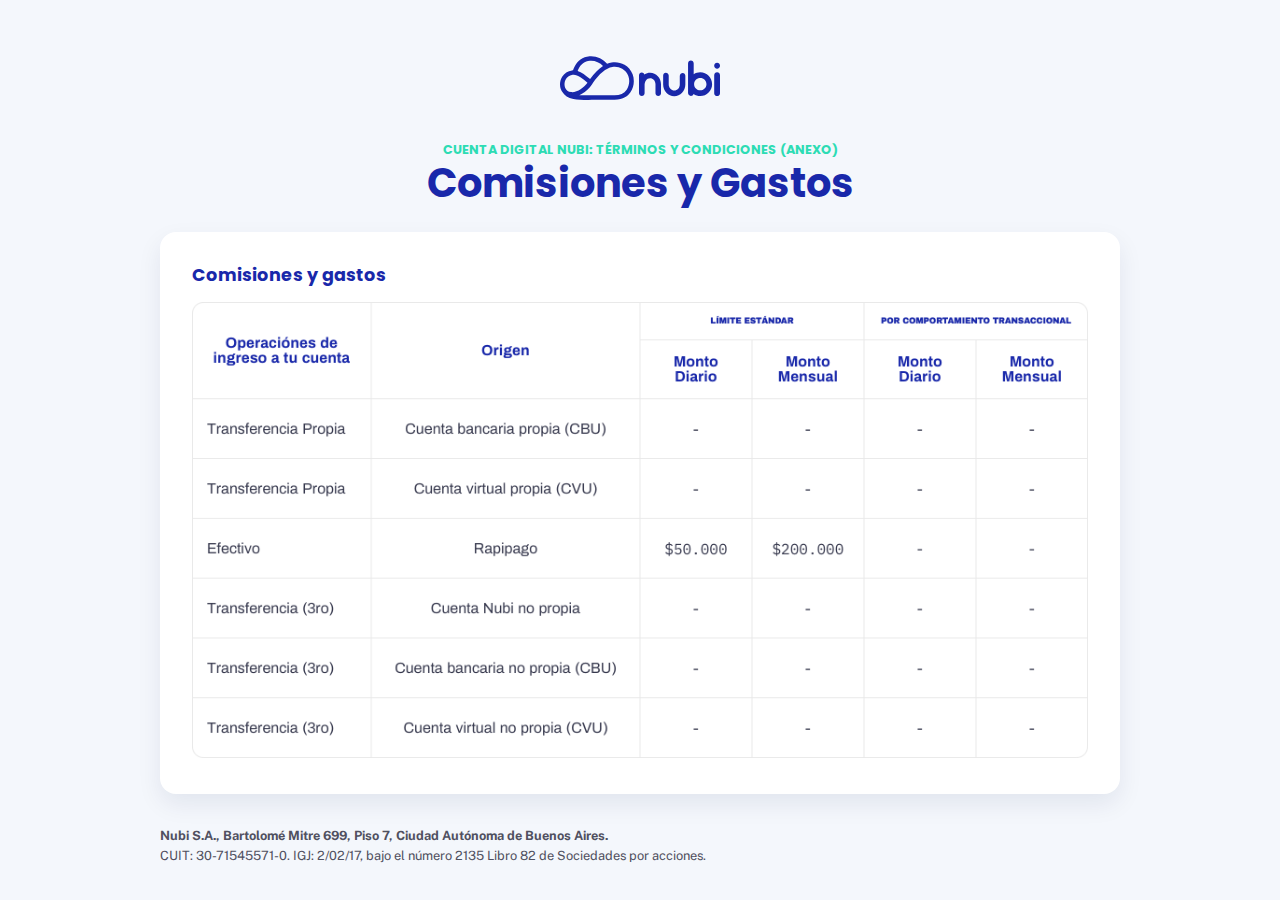
==== comisiones-y-gastos/index.html @ db434b75 "Ajustes Tablas" ====
<!DOCTYPE html>
<!-- saved from url=(0033)https://www.tunubi.com/terms.html -->
<html lang="es">
	<head>
		<meta http-equiv="Content-Type" content="text/html; charset=UTF-8">
        <title>Nubi Cuenta: Términos &#38; Condiciones</title>
        <meta name="viewport" content="width=device-width, initial-scale=1">
        <meta property="og:title" content="Nubi Cuenta: Comisiones y Gastos">
        <meta property="og:type" content="article">
        <meta property="og:url" content="https://nubicuenta.com/">
        <meta property="og:description" content="Nubi Cuenta. Los presentes términos y condiciones regulan tu relación con Nubi respecto de las operaciones de retiro y recarga de tus fondos en tu cuenta PayPal. Por favor lee bien las mismas antes de operar.">
        <link href="../styles.css" rel="stylesheet">
        <link rel="icon" type="image/ico" href="https://www.tunubi.com/assets/favicon.png">
    </head>
    <body>
        <div class="header">
            <div class="header-container">
                <img class="logo-nubi" src="../img/nubi-logo.svg" alt="Nubi Cuenta">
                <h6>Cuenta Digital Nubi: Términos y Condiciones (Anexo)</h6>
                <h1>Comisiones y Gastos</h1>
            </div>
        </div>
        <div class="contenido">
            <h4>Comisiones y gastos</h4>
            <img class="table" src="../img/tabla-operaciones_ingreso_de_cuenta.png" alt="Tabla de Operaciones de Ingreso de Cuenta">
        </div>
    <div class="footer">
                <p>
                    <b>Nubi S.A., Bartolomé Mitre 699, Piso 7, Ciudad Autónoma de Buenos Aires.</b>
                    <br>CUIT: 30-71545571-0. IGJ: 2/02/17, bajo el número 2135 Libro 82 de Sociedades por acciones.
                </p>
    </div>
    </body>
</html>
---- styles.css ----
/*@import url(https://fonts.googleapis.com/css?family=Roboto:400,700|Rubik:700);*/
@import url('https://fonts.googleapis.com/css?family=Poppins:500,700|Public+Sans:400,700&display=swap');

::-webkit-input-placeholder {
color: #c8c8c8
}

:-moz-placeholder {
color: #c8c8c8;
opacity: 1
}
::-moz-placeholder {
color: #c8c8c8;
opacity: 1
}
:-ms-input-placeholder {
color: #c8c8c8
}
::-ms-clear {
display: none
}

* {
box-sizing: border-box;
font-family: 'Public Sans', sans-serif;
font-weight: 400;
margin: 0;
padding: 0;
}

body {
background-color: white;
overflow-x: hidden;
font-size: 16px;
color: #505060;
background-color: #F4F7FC;
}

a, button, li, ol, p, span {
line-height: 1.8em;
margin: 0;
text-align: justify;
hyphens: auto;
}

p {
margin-top: 0.6em;
/* text-align: justify;
hyphens: auto; */
}

img {
max-width: 100%;
}

h1,h2,h3,h4,h5,h6 {
font-family: Poppins, sans-serif;
color: #2d3264;
font-weight: 700;
line-height: 1.25em;
margin: 0
}

li,ol {
list-style-type: none;
/* line-height: 1.8em; */
margin-top: 0.5em;
}

h1 {
font-size: 2.5em;
color: #1928AA;
}

h4 {
font-size: 1.1em;
color: #1928AA;
margin-top: 1em;
}

h4:first-child {
margin-top: 0em;
}

h5 {
font-family: 'Public Sans', sans-serif;
font-size: 1em;
margin-top: 1em;
}

b {
font-weight: 700;
}

h6 {
text-transform: uppercase;
color: #2DDCB4;
font-size: 0.8em;
margin-top: 0.5em;
}

hr {
border: 0.5px solid #DFDFF0;
margin: 1em 0;
}

.span-intro {
font-family: Poppins;
font-size: 1.2em;
color: #1928AA;
font-weight: 700;
line-height: 1.5em;
margin: 3em auto;
text-align: center
}

.item-title {
font-weight: 700
}

.header {
background-color: #F4F7FC;
display: -ms-flexbox;
display: flex;
flex-direction: column;
justify-content: center;
align-content: center;
padding: 24px;
text-align: center;
width: 100%;
}

.header-container {
margin: auto;
max-width: 960px;
}

.contenido {
max-width: 960px;
width: 100%;
margin: auto;
padding: 2em;
border-radius: 16px;
background-color: #fff;
box-shadow: 0px 10px 24px rgba(10,20,80,0.08);
margin-bottom: 2em;
}

.logo-nubicuenta {
width: 560px;
max-width: 90%;
margin: 0 auto;
position: relative
}

.table {
margin-top: 1em;
}

.logo-nubi {
width: 160px;
max-width: 90%;
margin: 2em auto;
position: relative
}

.line-separator-green {
background-color: #5affc8;
content: '';
display: block;
height: 2px;
margin-bottom: 16px;
margin-top: 12px;
width: 100%
}

.footer {
text-align: center;
padding: 0 0 2em ;
margin: auto;
max-width: 960px;
width: 100%;
}

.footer p {
font-size: 0.8em;
line-height: 1.6em;
}

a {
text-decoration: none;
color: #2439EC;
transition: color 0.25s;
hyphens: none;
}

a:hover {
color: #2DDCB4;
border-bottom: 2px solid;
}

@media (max-width: 420px) {
body {
font-size: 0.9em;
}

h1 {
font-size: 1.5em;
}

.span-intro {
font-size: 1em;
}

h4{
font-size: 1.25em;
margin-top: 1.1em;
}

.contenido {
border-radius: 0px;
padding: 1em;
margin-bottom: 1em;
}

.span-intro {
margin: 2em auto 0em;
}

.footer {
padding: 0.6em;
}
}
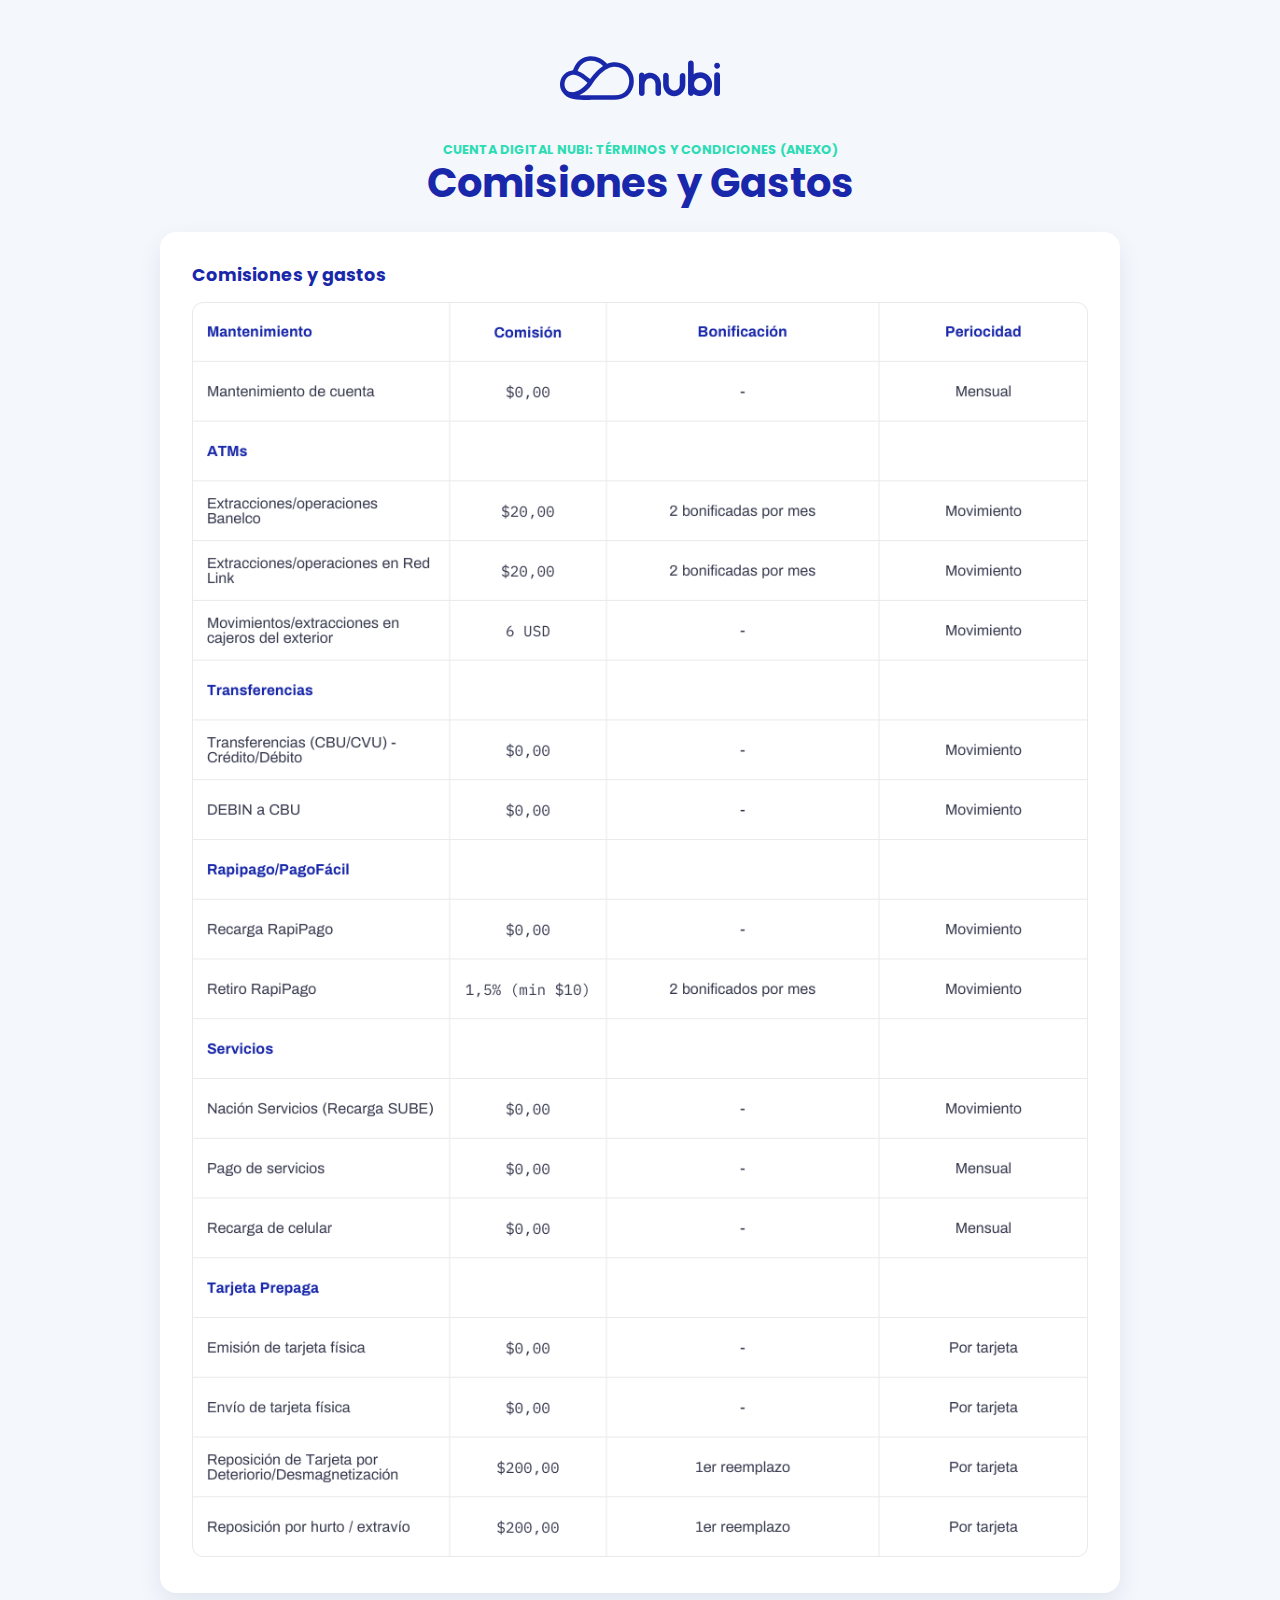
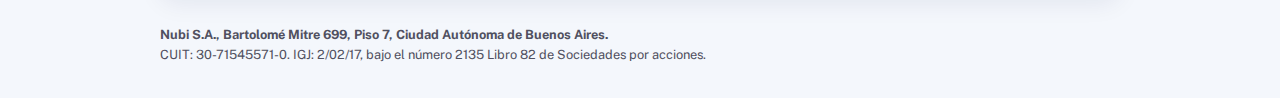
==== commit 977a0dcc: "Ajustes Gastos y Comisiones" ====
--- a/comisiones-y-gastos/index.html
+++ b/comisiones-y-gastos/index.html
@@ -22,7 +22,7 @@
         </div>
         <div class="contenido">
             <h4>Comisiones y gastos</h4>
-            <img class="table" src="../img/tabla-operaciones_ingreso_de_cuenta.png" alt="Tabla de Operaciones de Ingreso de Cuenta">
+            <img class="table" src="../img/tabla-gastos_y_comisiones.png" alt="Tabla de Operaciones de Ingreso de Cuenta">
         </div>
     <div class="footer">
                 <p>
